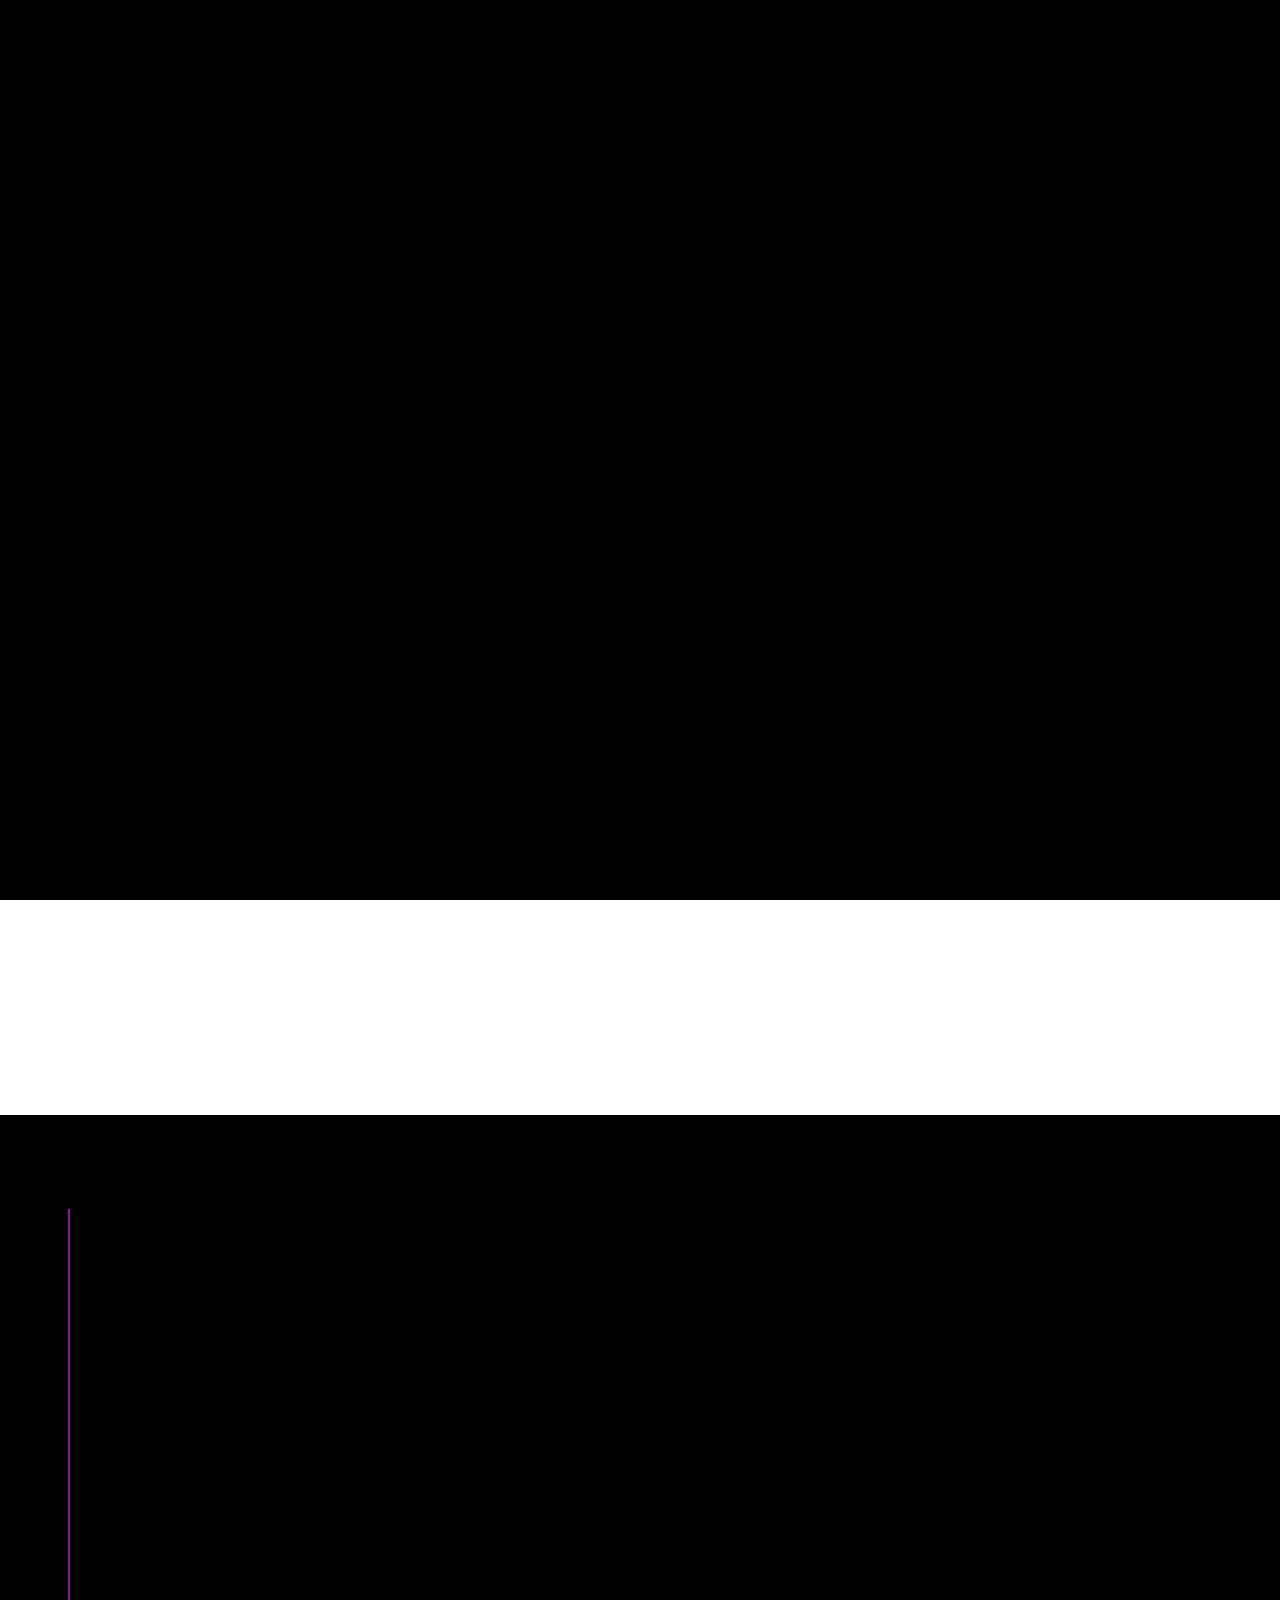
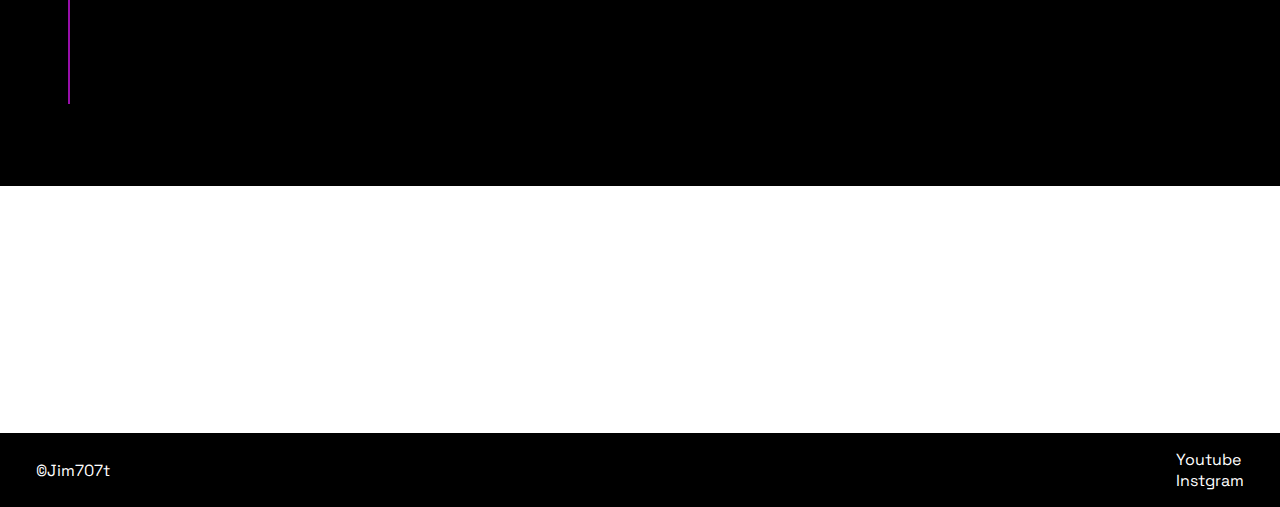
==== index.html @ 6d2e5ae3 "Add files via upload" ====
<!DOCTYPE html>
<html lang="en">
<head>
    <meta charset="UTF-8">
    <meta http-equiv="X-UA-Compatible" content="IE=edge">
    <meta name="viewport" content="width=device-width, initial-scale=1.0">
    <title>NFT Collection</title>
    <link rel="preconnect" href="https://fonts.googleapis.com">
    <link rel="preconnect" href="https://fonts.gstatic.com" crossorigin>
    <link href="https://fonts.googleapis.com/css2?family=Space+Grotesk:wght@300;400;700&display=swap" rel="stylesheet">
    <link rel="stylesheet" href="https://cdnjs.cloudflare.com/ajax/libs/font-awesome/6.0.0-beta2/css/all.min.css" integrity="sha512-YWzhKL2whUzgiheMoBFwW8CKV4qpHQAEuvilg9FAn5VJUDwKZZxkJNuGM4XkWuk94WCrrwslk8yWNGmY1EduTA==" crossorigin="anonymous" referrerpolicy="no-referrer" />
    <link href="https://unpkg.com/aos@2.3.1/dist/aos.css" rel="stylesheet">
    <link rel="stylesheet" href="style.css" />
</head>
<body>
    <section class="loading"></section>
    <section class="hero">
        <div class="logo">Jim707t</div>
        <div class="socials">
            <ul>
                <li>
                    <a href="https://linktr.ee/Jim707t" target="_blank">
                        <i class="fas fa-list-alt"></i>
                    </a>
                </li>
                <li>
                    <a href="https://twitter.com/Jim707t?t=oX0hzgzW_omlgbnUyQ0vow&s=08" target="_blank">
                        <i class="fab fa-twitter"></i>
                    </a>
                </li>
            </ul>
        </div>
        <div class="heroG">
            <div>
                <h1>Welcome on <span class="red">707t</span></h1>
                <p>707t is a collection of 707 NFT based on the manga universe. A univers in which we find mystery, art, inpiration...They inspire freedom and authenticity.</p>
                <a target="_blank" href="https://opensea.io/Jim707t">
                    <button class="btn">See on OpenSea</button>
                </a>
            </div>
        </div>
        <div class="heroD">
            <img class="nft" src="lo.png" alt="">
        </div>
    </section>
    <section class="discord">
        <div class="container">
            <h2 data-aos="zoom-in">Join <span class="red">our Discord</span></h2>
            <a href="#" data-aos="zoom-in-up"><button class="btn">Go !</button></a>
        </div>
    </section>
    <div class="roadmap">
        <div class="container">
            <h2 data-aos="zoom-in">The <span class="red">Roadmap</span></h2>
            <div class="line"></div>
            <div class="bloc" data-aos="zoom-in">
                <div class="number">1</div>
                <h4>Launch Roadmap</h4>
                <p>Some NFT from the 707t collection already available, get the first NFT of This one.</p>
            </div>
            <div class="bloc" data-aos="zoom-in">
                <div class="number off">2</div>
                <h4>Launch Presale</h4>
                <p>Presales of the 707t, more than 707 NFT inpired by the manga univers on available on opensea.</p>
            </div>
            <div class="bloc" data-aos="zoom-in">
                <div class="number off">3</div>
                <h4>Mint the remaining NFTs on OpenSea</h4>
                <p>The other NFT of the collection are available now.</p>
            </div>
        </div>
    </div>
    <div class="team">
        <div class="container">
            <h2 data-aos="zoom-in">The <span class="red">Team</span></h2>
            <div class="team__flex">
                <div class="member" data-aos="zoom-in">
                    <h4>Jim707t / <span class="job">web Developper</span></h4>
                </div>
            </div>
        </div>
    </div>
    <footer>
        <div class="container">
            <div class="footer__flex">
                <div class="footerG">
                    ©Jim707t
                </div>
                <div class="footerD">
                    <ul>
                        <li><a target="black" href="https://www.youtube.com/channel/UCKLQmwW70JBl5DaQWKE1LdA">Youtube</a></li>
                        <li><a target="black" href="https://www.instagram.com/jim707t/">Instgram</a></li>
                    </ul>
                </div>
            </div>
        </div>
    </footer>
    <script src="https://unpkg.com/aos@2.3.1/dist/aos.js"></script>
    <script>
        AOS.init();
    </script>
    <script src="https://cdnjs.cloudflare.com/ajax/libs/gsap/3.7.1/gsap.min.js" integrity="sha512-UxP+UhJaGRWuMG2YC6LPWYpFQnsSgnor0VUF3BHdD83PS/pOpN+FYbZmrYN+ISX8jnvgVUciqP/fILOXDjZSwg==" crossorigin="anonymous" referrerpolicy="no-referrer"></script>
    <script src="app.js"></script>
</body>
</html>
---- style.css ----
* {
    margin: 0;
    padding: 0;
    box-sizing: border-box;
}

:root {
    --color1: #000000;
    --color2: #ffffff;
    --color3: #980faa;
    --color4: #04091a;
    --color5: #707070;
}

body {
    font-family: 'Space Grotesk', sans-serif;
    overflow-x: hidden;
}

html {
    font-size: 16px;
}

.container {
    width: 100%;
    max-width: 1240px;
    margin: 0 auto;
    padding-left: 1rem;
    padding-right: 1rem;
}

.btn {
    border: 0;
    padding: .5rem 1rem;
    background: var(--color3);
    cursor: pointer;
    transition: all .5s;
}

.btn:hover {
    background: var(--color2);
    color: var(--color3);
}

a .btn {
    color: var(--color2);
}

.red {
    color: var(--color3);
}

.loading {
    width: 100%;
    height: 100vh;
    background: var(--color1);
    position: absolute;
    top: 0;
    left: 0;
    z-index: 5;
}

/* Accueil */
.hero {
    height: 100vh;
    display: flex;
    align-items: center;
}

.hero .heroD, .hero .heroG {
    width: 50%;
    height: 100%;
}

.heroD .nft{
    height: 100%;
    width: 110%;
}

.heroD {
    background: var(--color1);
}

  

.hero .heroG {
    background: var(--color1);
    color: var(--color2);
    display: flex;
    justify-content: center;
    align-items: center;
}

.hero .heroG div {
    width: 80%;
}

.hero .heroG div h1 {
    font-size: 3rem;
}

.hero .heroG div p {
    margin-top: 1rem;
    margin-bottom: 2rem;
    line-height: 1.5rem;
}

.hero .logo {
    position: absolute;
    top: 1rem;
    left: 1rem;
    color: var(--color2);
    font-size: 2rem;
    font-weight: 700;
}

.hero .socials {
    position: absolute;
    top: 1rem;
    right: 1rem;
}

.hero .socials ul {
    list-style: none;
    font-size: 1.5rem;
}

.hero .socials ul li {
    margin-left: 1rem;
    background: var(--color1);
    width: 20px;
    height: 30px;
    display: flex;
    justify-content: center;
    align-items: center;
    border-radius: 50%;
    padding: 1rem;
}

.hero .socials ul li a {
    color: var(--color2);
    transition: color .5s;
}

.hero .socials ul li a:hover {
    color: var(--color3);
}

.hero .socials ul {
    display: flex;
}

/* Discord */
.discord {
    background: var(--color2);
    padding: 4rem 0;
    text-align: center;
}

.discord h2 {
    margin-bottom: 1rem;
    font-size: 2rem;
}

/* RoadMap */
.roadmap {
    background: var(--color1);
    padding: 4rem 0;
    color: var(--color2);
}

.roadmap h2 {
    margin-bottom: 2rem;
    font-size: 2rem;
    text-align: center;
}

.roadmap .bloc {
    background: var(--color4);
    margin-bottom: 3rem;
    padding: 1rem;
    position: relative;
    margin-left: 2px;
}

.roadmap h4 {
    margin: 1rem 0;
}

.roadmap p {
    line-height: 1.5rem;
}

.roadmap .number {
    position: absolute;
    top: -1rem;
    left: calc(1rem - 1px);
    background: var(--color3);
    padding: 1rem;
    border-radius: 50%;
    width: 2rem;
    height: 2rem;
    display: flex;
    justify-content: center;
    align-items: center;
}

.roadmap .number.off {
    background: var(--color2);
    color: var(--color3);
}

.roadmap .container {
    position: relative;
}

.line {
    position: absolute;
    left: 3rem;
    height: 100%;
    width: 2px;
    background: var(--color3);
    top: 30px;
}

/* Team */
.team {
    padding: 4rem 0;
}

.team h2 {
    margin-bottom: 2rem;
    font-size: 2rem;
    text-align: center;
}

.team .team__flex {
    display: flex;
    align-items: center;
    justify-content: space-between;
}

.team .member {
    width: 31%;
    text-align: center;
}

.team .member img {
    width: 100%;
    height: 100%;
    object-fit: cover;
}

.team .member h4 {
    margin-bottom: 1rem;
    text-align: center;
    font-size: 1.5rem;
}

.team .member .job {
    color: var(--color5);
    font-size: 1rem;
    font-weight: 300;
    text-transform: uppercase;
}

.team__flex {
    display: flex;
    align-items: center;
    justify-content: space-between;
}

/* Footer */
footer {
    background: var(--color1);
    color: var(--color2);
    padding: 1rem 0;
}

.footer__flex {
    display: flex;
    align-items: center;
    justify-content: space-between;
}

.footer__flex ul {
    list-style: none;
}

.footer__flex ul li a {
    color: var(--color2);
    text-decoration: none;
}

/* Responsive */
@media all and (max-width: 767px) {
    .hero .heroD {
        display: none;
    }

    .hero .heroD, .hero .heroG {
        width: 100%;
        height: 100%;
    }

    .hero .heroG div h1 {
        font-size: 2rem;
    }

    .team__flex {
        flex-direction: column;
    }

    .team__flex .member {
        margin-bottom: 3rem;
    }

    .team__flex .member:last-child {
        margin-bottom: 0;
    }

    .team .member {
        width: 100%;
    }
}
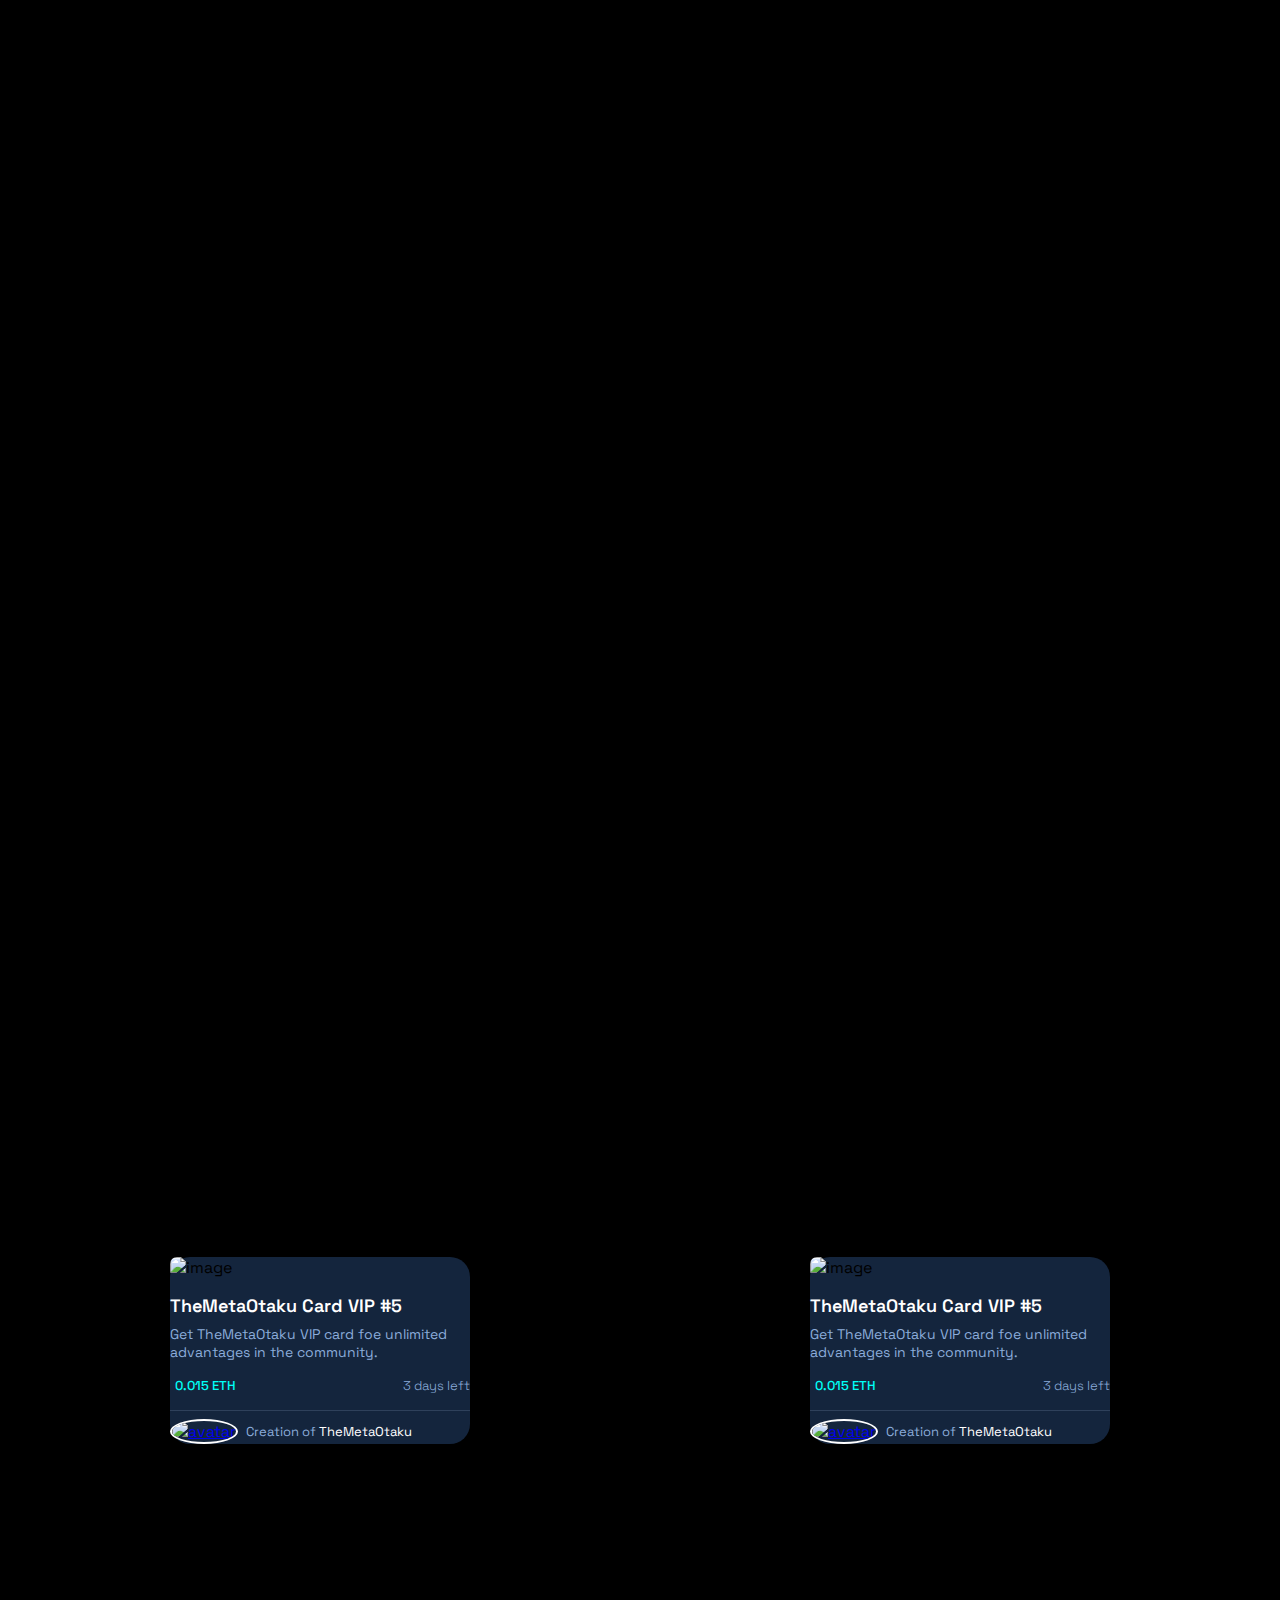
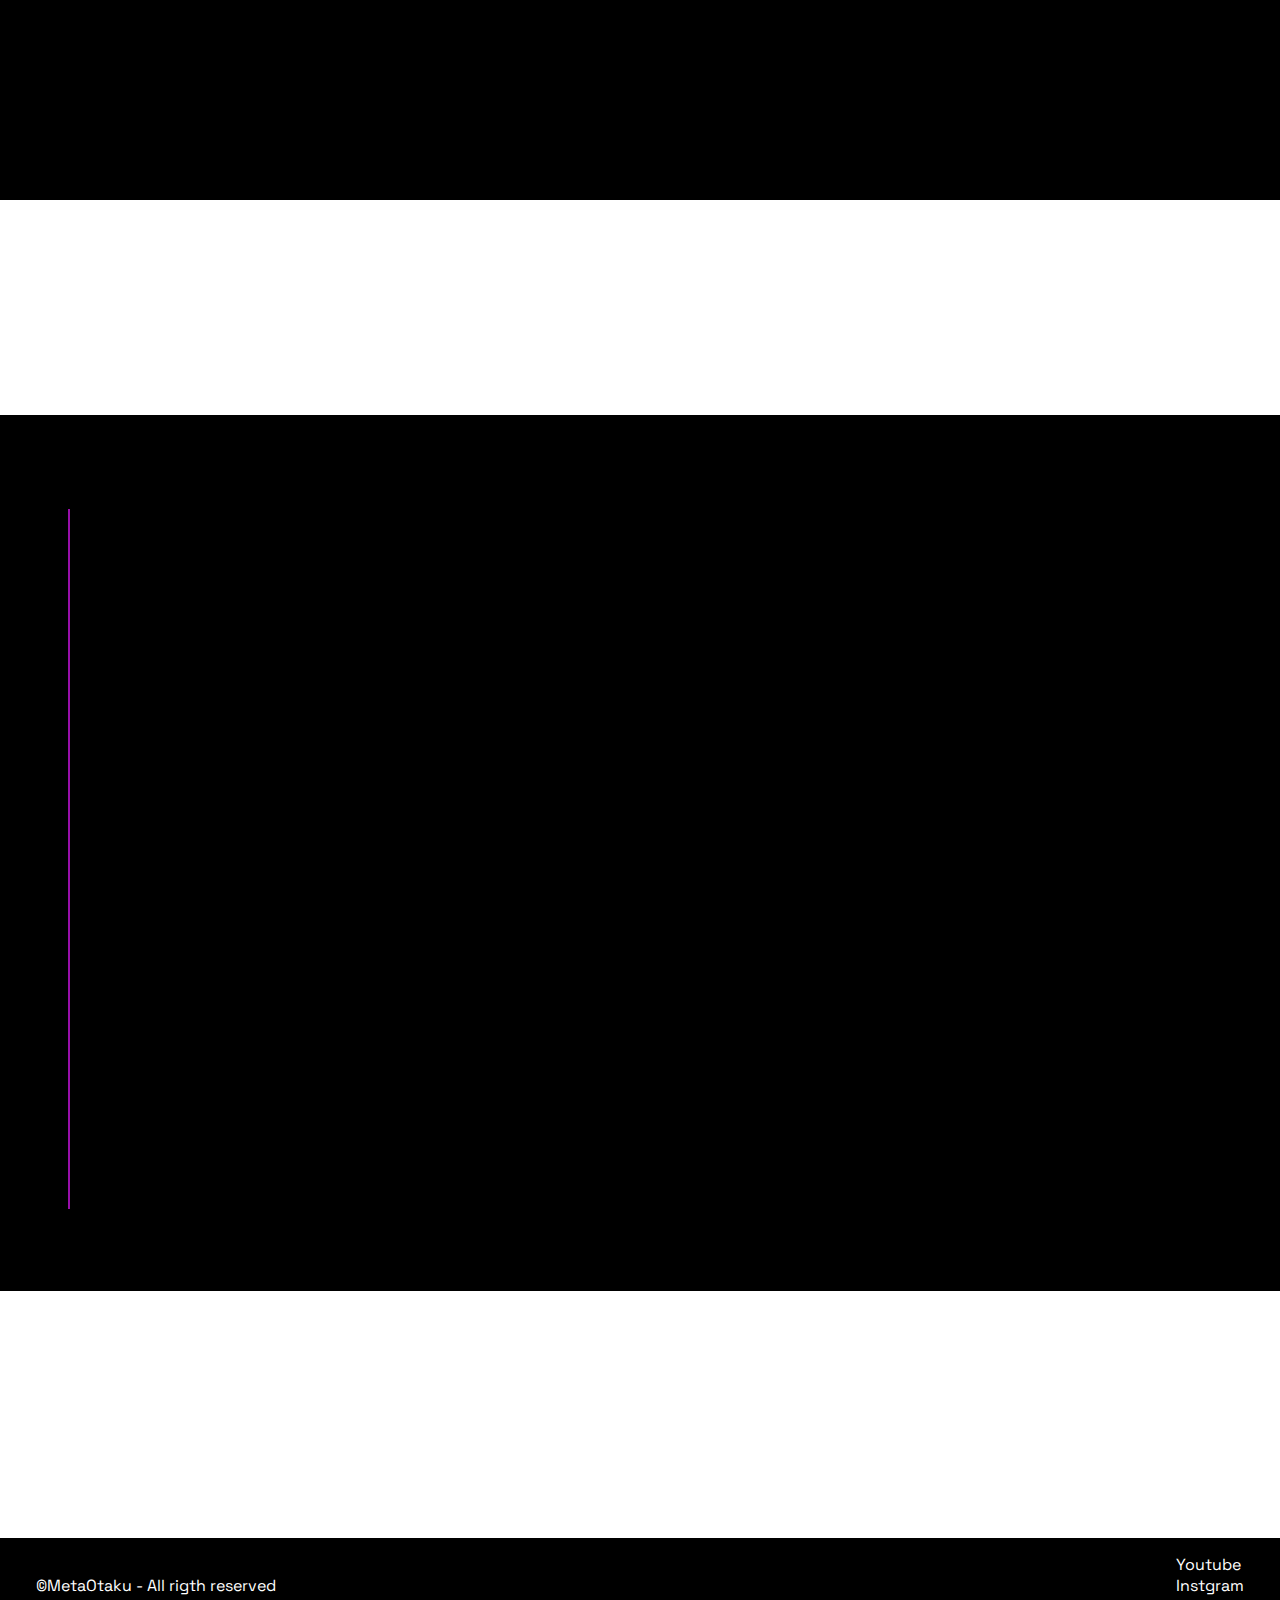
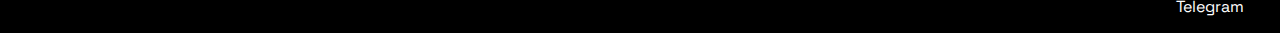
==== commit 227cdf3c: "Add files via upload" ====
--- a/index.html
+++ b/index.html
@@ -15,12 +15,17 @@
 <body>
     <section class="loading"></section>
     <section class="hero">
-        <div class="logo">Jim707t</div>
+        <div class="logo">MetaOtaku</div>
         <div class="socials">
             <ul>
                 <li>
-                    <a href="https://linktr.ee/Jim707t" target="_blank">
+                    <a href="https://linktr.ee/themetaotaku" target="_blank">
                         <i class="fas fa-list-alt"></i>
+                    </a>
+                </li>
+                <li>
+                    <a href="https://youtube.com/channel/uc93iithyze4r2t1v9_rxzhg" target="_blank">
+                        <i class="fab fa-instagram"></i>
                     </a>
                 </li>
                 <li>
@@ -32,21 +37,89 @@
         </div>
         <div class="heroG">
             <div>
-                <h1>Welcome on <span class="red">707t</span></h1>
-                <p>707t is a collection of 707 NFT based on the manga universe. A univers in which we find mystery, art, inpiration...They inspire freedom and authenticity.</p>
-                <a target="_blank" href="https://opensea.io/Jim707t">
+                <h1>Welcome on <span class="red"></span></h1>
+                <p>TheMetaOtaku is a collection of 10000 NFT based on the manga universe. A univers in which we find mystery, art, even more.
+                    This NFT collection is just the start of TheMetaOtaku community.  A community in which each member is highlighted ... We intend to integrate the community into the metaverse in the near future more precisely after having released the 5 seasons of the collection ... Being part of the community by owning an NFT is the  basic why take advantage of the many that TheMetaOtaku will offer.  To be the first in the collection whitelist and to have unlimited benefits in the community.  Get a TheMetaOtaku Card VIP now ...
+                </p>
+                <a target="_blank" href="https://opensea.io/TheMetaOtaku">
                     <button class="btn">See on OpenSea</button>
                 </a>
             </div>
         </div>
-        <div class="heroD">
-            <img class="nft" src="lo.png" alt="">
-        </div>
     </section>
+    <section class="discord2">
+        <div class="card">
+            <div class="image--section">
+              <div class="image-overlay">
+               <a href="https://opensea.io/assets/matic/0x2953399124f0cbb46d2cbacd8a89cf0599974963/47043324608580136676319548181110183580054685469536722088362505492712877195265/"><img src="./image/icon-view.svg" alt="view" /></a>
+              </div>
+              <img class="eth-img" src="./image/mob10.jpg" alt="image" />
+            </div>
+      
+            <div class="text--section">
+              <div class="mainText">TheMetaOtaku Card VIP #5</div>
+              <p class="subText">
+                Get TheMetaOtaku VIP card foe unlimited advantages in the community.
+              </p>
+            </div>
+            <!-- // Portfolio Section -->
+            <div class="portfolio">
+              <div class="amount">
+                <img src="./image/icon-ethereum.svg" alt="" />
+                0.015 ETH
+              </div>
+              <div class="days">
+                <img src="" alt="" />
+                3 days left
+              </div>
+            </div>
+            <!-- Let's Start STyling -->
+            <div class="owner--section">
+              <div class="image">
+               <a href="https://opensea.io/collection/themetaotakuvipcard"> <img src="./image/bat.jpg" alt="avatar" /></a>
+              </div>
+              <div class="name">Creation of <span class="name">TheMetaOtaku</span></div>
+            </div>
+          </div>
+          <div class="card">
+            <div class="image--section">
+              <div class="image-overlay">
+               <a href="https://opensea.io/assets/matic/0x2953399124f0cbb46d2cbacd8a89cf0599974963/47043324608580136676319548181110183580054685469536722088362505465225086500865/"><img src="./image/icon-view.svg" alt="view" /></a>
+              </div>
+              <img class="eth-img" src="./image/go.jpg" alt="image" />
+            </div>
+      
+            <div class="text--section">
+              <div class="mainText">TheMetaOtaku Card VIP #5</div>
+              <p class="subText">
+                Get TheMetaOtaku VIP card foe unlimited advantages in the community.
+              </p>
+            </div>
+            <!-- // Portfolio Section -->
+            <div class="portfolio">
+              <div class="amount">
+                <img src="./image/icon-ethereum.svg" alt="" />
+                0.015 ETH
+              </div>
+              <div class="days">
+                <img src="" alt="" />
+                3 days left
+              </div>
+            </div>
+            <!-- Let's Start STyling -->
+            <div class="owner--section">
+              <div class="image">
+               <a href="https://opensea.io/collection/themetaotakuvipcard"> <img src="./image/bat.jpg" alt="avatar" /></a>
+              </div>
+              <div class="name">Creation of <span class="name">TheMetaOtaku</span></div>
+            </div>
+          </div>
+          
+          </section>
     <section class="discord">
         <div class="container">
             <h2 data-aos="zoom-in">Join <span class="red">our Discord</span></h2>
-            <a href="#" data-aos="zoom-in-up"><button class="btn">Go !</button></a>
+            <a href="https://discord.gg/JnXxuzJuYd" data-aos="zoom-in-up"><button class="btn">Go !</button></a>
         </div>
     </section>
     <div class="roadmap">
@@ -55,18 +128,23 @@
             <div class="line"></div>
             <div class="bloc" data-aos="zoom-in">
                 <div class="number">1</div>
-                <h4>Launch Roadmap</h4>
-                <p>Some NFT from the 707t collection already available, get the first NFT of This one.</p>
+                <h4>Mint VIP nft's</h4>
+                <p>Mint of the 60 NFT MetaOtaku Card VIP.  The holders of these nft become vip and have direct access to the whitelist of the main collection when it is released ...</p>
             </div>
             <div class="bloc" data-aos="zoom-in">
                 <div class="number off">2</div>
-                <h4>Launch Presale</h4>
-                <p>Presales of the 707t, more than 707 NFT inpired by the manga univers on available on opensea.</p>
+                <h4>Launch giveaways</h4>
+                <p> Beginning of the nft giveaways, people spanking a lot of Tweets related to our project, which supports and shows a lot of enthusiasm  to the project by sharing it,  will have free nft ...</p>
             </div>
             <div class="bloc" data-aos="zoom-in">
                 <div class="number off">3</div>
-                <h4>Mint the remaining NFTs on OpenSea</h4>
-                <p>The other NFT of the collection are available now.</p>
+                <h4>whitelist out</h4>
+                <p>The other NFT of the collection is not fixed be update on our Discord and Telegram.</p>
+            </div>
+            <div class="bloc" data-aos="zoom-in">
+                <div class="number off">4</div>
+                <h4>Mint NFT's  collection s1 on OpenSea</h4>
+                <p>For each NFT purchased you'll have advantages, which you'll see left for you, For each host of our NFT.</p>
             </div>
         </div>
     </div>
@@ -75,7 +153,13 @@
             <h2 data-aos="zoom-in">The <span class="red">Team</span></h2>
             <div class="team__flex">
                 <div class="member" data-aos="zoom-in">
-                    <h4>Jim707t / <span class="job">web Developper</span></h4>
+                    <h4>Jim / <span class="job">Founder/Progammers</span></h4>
+                </div>
+                <div class="member" data-aos="zoom-in">
+                    <h4>Foxthekid / <span class="job">Designer</span></h4>
+                </div>
+                <div class="member" data-aos="zoom-in">
+                    <h4>Mike/ <span class="job">Promo/Marketer</span></h4>
                 </div>
             </div>
         </div>
@@ -84,17 +168,17 @@
         <div class="container">
             <div class="footer__flex">
                 <div class="footerG">
-                    ©Jim707t
+                    ©MetaOtaku - All rigth reserved
                 </div>
                 <div class="footerD">
                     <ul>
-                        <li><a target="black" href="https://www.youtube.com/channel/UCKLQmwW70JBl5DaQWKE1LdA">Youtube</a></li>
-                        <li><a target="black" href="https://www.instagram.com/jim707t/">Instgram</a></li>
+                        <li><a target="black" href="https://youtube.com/channel/uc93iithyze4r2t1v9_rxzhg">Youtube</a></li>
+                        <li><a target="black" href="https://www.instagram.com/themetaeotaku/">Instgram</a></li>
+                        <li><a target="black" href="https://t.me/themetaotaku">Telegram</a></li>
                     </ul>
                 </div>
             </div>
         </div>
-    </footer>
     <script src="https://unpkg.com/aos@2.3.1/dist/aos.js"></script>
     <script>
         AOS.init();
--- a/style.css
+++ b/style.css
@@ -10,6 +10,12 @@
     --color3: #980faa;
     --color4: #04091a;
     --color5: #707070;
+    --soft-blue: #8bacda;
+    --cyan: #00fff7;
+    --main-bg: #0d192b;
+    --card-bg: #14253d;
+    --line: #2f415b;
+    --white: #ffffff;
 }
 
 body {
@@ -67,24 +73,18 @@
     align-items: center;
 }
 
-.hero .heroD, .hero .heroG {
-    width: 50%;
+.hero .heroG, .hero .heroG {
     height: 100%;
-}
-
-.heroD .nft{
+    width: 100%;
+}
+
+
+
+
+.hero .heroG {
+    background-color: #000000;
     height: 100%;
-    width: 110%;
-}
-
-.heroD {
-    background: var(--color1);
-}
-
-  
-
-.hero .heroG {
-    background: var(--color1);
+    width: 100%;
     color: var(--color2);
     display: flex;
     justify-content: center;
@@ -96,7 +96,7 @@
 }
 
 .hero .heroG div h1 {
-    font-size: 3rem;
+    font-size: 1.5rem;
 }
 
 .hero .heroG div p {
@@ -104,6 +104,154 @@
     margin-bottom: 2rem;
     line-height: 1.5rem;
 }
+.discord2 {
+    background: #000000;
+    height: 100vh;
+    display: flex;
+    align-items: center;
+    width: 100%;
+}
+
+
+.card{
+    width: 300px;
+    min-height: 20px;
+    height: fit-content;
+    background: var(--card-bg);
+    border-radius: 20px;
+    float: left;
+    margin-left: auto;
+    margin-right: auto;
+}
+
+.image--section{
+    height: 60%;
+    overflow: hidden;
+    width: 100%;
+    position: relative;
+    /* A little bit of border radius */
+    border-radius: 7px;
+}
+/* Lets hide the image overlay for now */
+
+.image--section img{
+    width: 100%;
+}
+
+
+/* Lets Move over to the text section */
+
+.text--section{
+    color: #fff;
+}
+
+.mainText{
+    font-size: 18px;
+    font-weight: 600;
+    margin: 1rem 0;
+    margin-bottom: .5rem;
+    transition: .3s;
+    cursor: pointer;
+}
+
+.mainText:hover{
+    color: var(--cyan);
+}
+
+.subText{
+    font-size: 14px;
+    color: var(--soft-blue);
+    margin-bottom: 1rem;
+}
+
+
+/* The protfolio Section */
+.portfolio{
+    display: flex;
+    align-items: center;
+    justify-content: space-between;
+    margin-bottom: 1rem;
+}
+
+.amount, .days{
+    color: var(--cyan);
+    display: flex;
+    align-items: center;
+    justify-content: start;
+    gap: .3rem;
+    font-weight: 500;
+    font-size: 13px;
+}
+
+.days{
+    color: var(--soft-blue);
+    font-weight: 300;
+}
+
+
+/* Lets get working on the image */
+
+.owner--section{
+    display: flex;
+    align-items: center;
+    justify-content: start;
+    gap: .5rem;
+    border-top: 1px solid var(--line);
+    padding-top: .5rem;
+}
+
+.owner--section .image{
+    display: flex;
+    align-items: center;
+}
+
+.owner--section .image img{
+    width: 35px;
+    border: 2px solid #fff;
+    border-radius: 50%;
+}
+
+.owner--section .name{
+    color: var(--soft-blue);
+    font-size: 13px;
+}
+
+.owner--section .name span{
+    color: #fff;
+    cursor: pointer;
+}
+
+.owner--section .name span:hover{
+    color: var(--cyan);
+}
+
+/* Lets not forget about the image overlay, guys */
+
+.image-overlay{
+    z-index: 10;
+    position: absolute;
+    width: 100%;
+    height: 100%;
+    background: #00fff75d;
+    opacity: 0;
+    transition: .3s;
+    cursor: pointer;
+}
+
+.image-overlay img{
+    width: 50px;
+    left: 50%;
+    top: 50%;
+    position: absolute;
+    transform: translate(-50%, -50%);
+}
+
+.image-overlay:hover{
+    opacity: 1;
+}
+
+
+
 
 .hero .logo {
     position: absolute;
@@ -297,6 +445,9 @@
     .hero .heroD {
         display: none;
     }
+    .discord2 {
+        text-align: center;
+    }
 
     .hero .heroD, .hero .heroG {
         width: 100%;
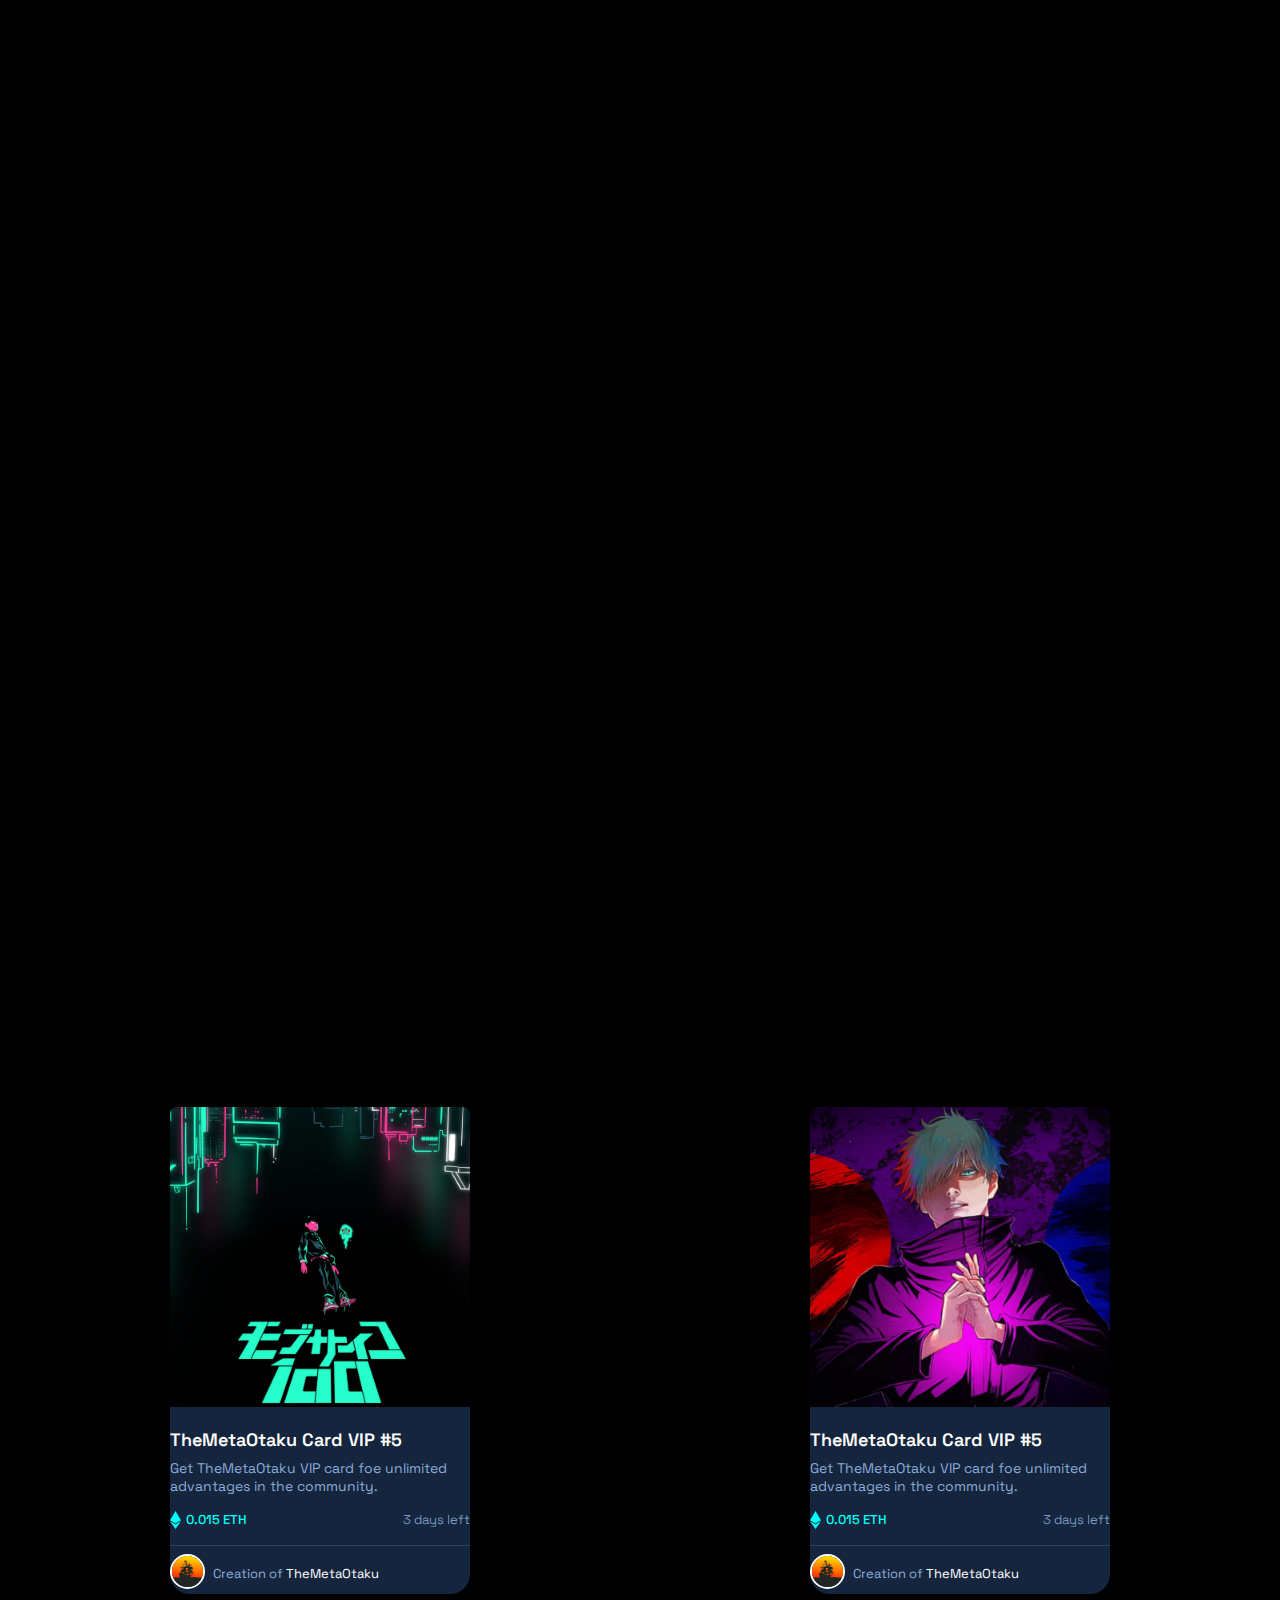
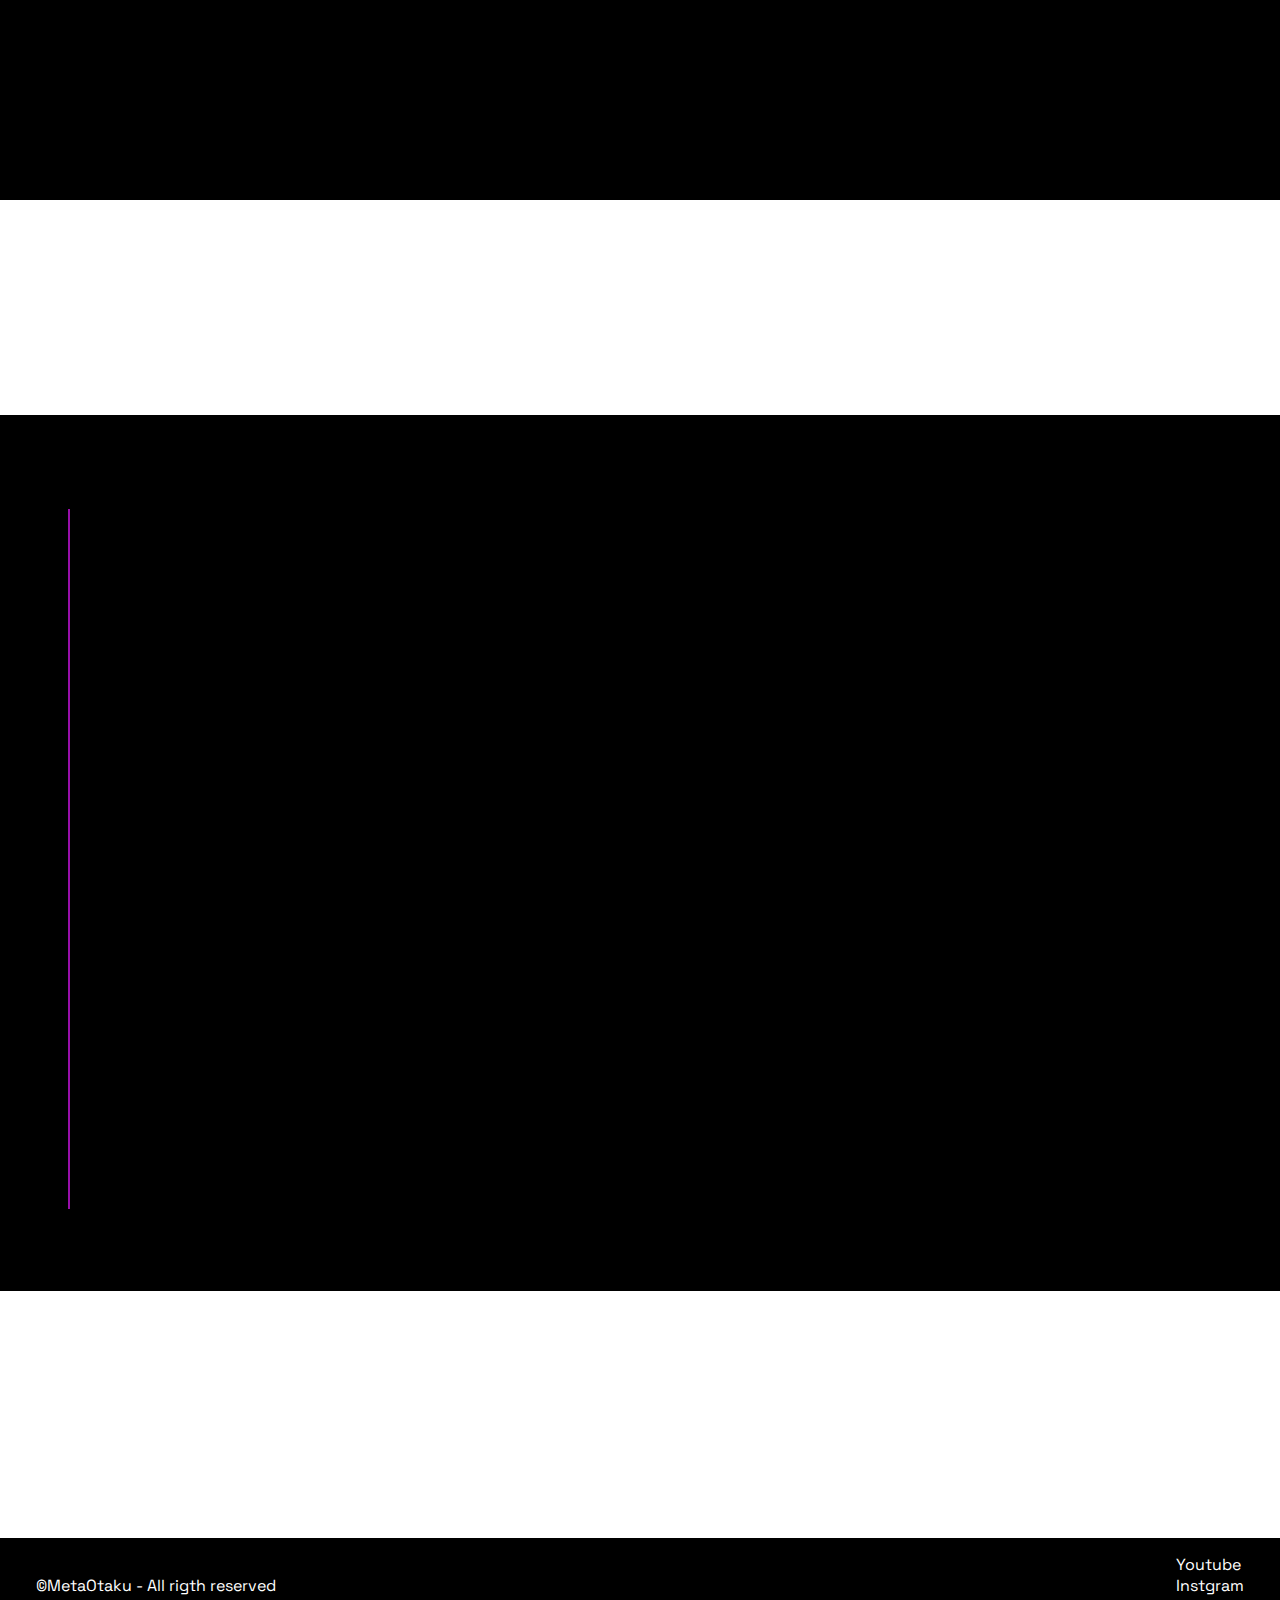
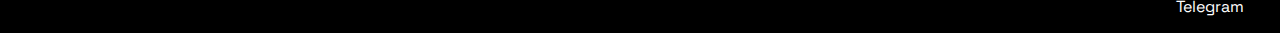
==== commit 7a333aa7: "Add files via upload" ====
--- a/index.html
+++ b/index.html
@@ -51,9 +51,9 @@
         <div class="card">
             <div class="image--section">
               <div class="image-overlay">
-               <a href="https://opensea.io/assets/matic/0x2953399124f0cbb46d2cbacd8a89cf0599974963/47043324608580136676319548181110183580054685469536722088362505492712877195265/"><img src="./image/icon-view.svg" alt="view" /></a>
+               <a href="https://opensea.io/assets/matic/0x2953399124f0cbb46d2cbacd8a89cf0599974963/47043324608580136676319548181110183580054685469536722088362505492712877195265/"><img src="icon-view.svg" alt="view" /></a>
               </div>
-              <img class="eth-img" src="./image/mob10.jpg" alt="image" />
+              <img class="eth-img" src="mob10.jpg" alt="image" />
             </div>
       
             <div class="text--section">
@@ -65,7 +65,7 @@
             <!-- // Portfolio Section -->
             <div class="portfolio">
               <div class="amount">
-                <img src="./image/icon-ethereum.svg" alt="" />
+                <img src="icon-ethereum.svg" alt="" />
                 0.015 ETH
               </div>
               <div class="days">
@@ -76,7 +76,7 @@
             <!-- Let's Start STyling -->
             <div class="owner--section">
               <div class="image">
-               <a href="https://opensea.io/collection/themetaotakuvipcard"> <img src="./image/bat.jpg" alt="avatar" /></a>
+               <a href="https://opensea.io/collection/themetaotakuvipcard"> <img src="bat.jpg" alt="avatar" /></a>
               </div>
               <div class="name">Creation of <span class="name">TheMetaOtaku</span></div>
             </div>
@@ -84,9 +84,9 @@
           <div class="card">
             <div class="image--section">
               <div class="image-overlay">
-               <a href="https://opensea.io/assets/matic/0x2953399124f0cbb46d2cbacd8a89cf0599974963/47043324608580136676319548181110183580054685469536722088362505465225086500865/"><img src="./image/icon-view.svg" alt="view" /></a>
+               <a href="https://opensea.io/assets/matic/0x2953399124f0cbb46d2cbacd8a89cf0599974963/47043324608580136676319548181110183580054685469536722088362505465225086500865/"><img src="icon-view.svg" alt="view" /></a>
               </div>
-              <img class="eth-img" src="./image/go.jpg" alt="image" />
+              <img class="eth-img" src="go.jpg" alt="image" />
             </div>
       
             <div class="text--section">
@@ -94,11 +94,11 @@
               <p class="subText">
                 Get TheMetaOtaku VIP card foe unlimited advantages in the community.
               </p>
-            </div>
+            </div
             <!-- // Portfolio Section -->
             <div class="portfolio">
               <div class="amount">
-                <img src="./image/icon-ethereum.svg" alt="" />
+                <img src="icon-ethereum.svg" alt="" />
                 0.015 ETH
               </div>
               <div class="days">
@@ -109,7 +109,7 @@
             <!-- Let's Start STyling -->
             <div class="owner--section">
               <div class="image">
-               <a href="https://opensea.io/collection/themetaotakuvipcard"> <img src="./image/bat.jpg" alt="avatar" /></a>
+               <a href="https://opensea.io/collection/themetaotakuvipcard"> <img src="bat.jpg" alt="avatar" /></a>
               </div>
               <div class="name">Creation of <span class="name">TheMetaOtaku</span></div>
             </div>
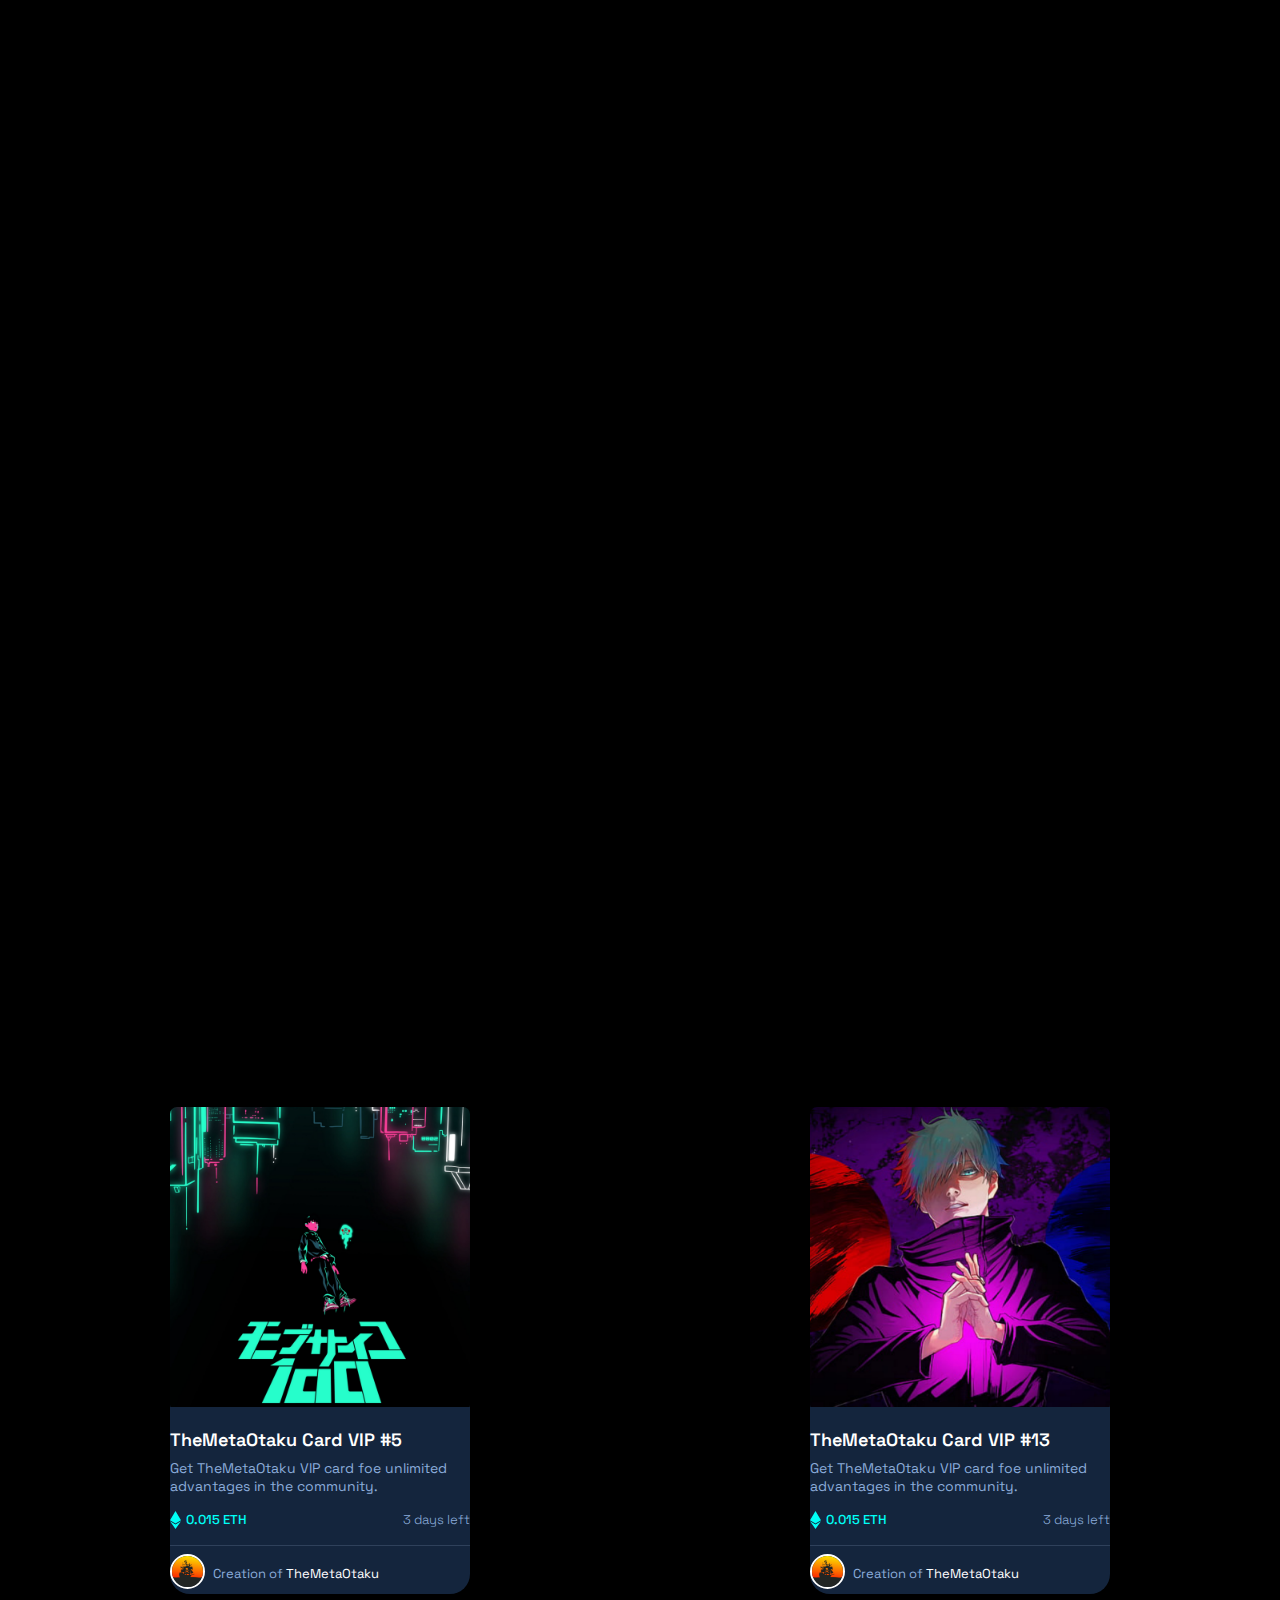
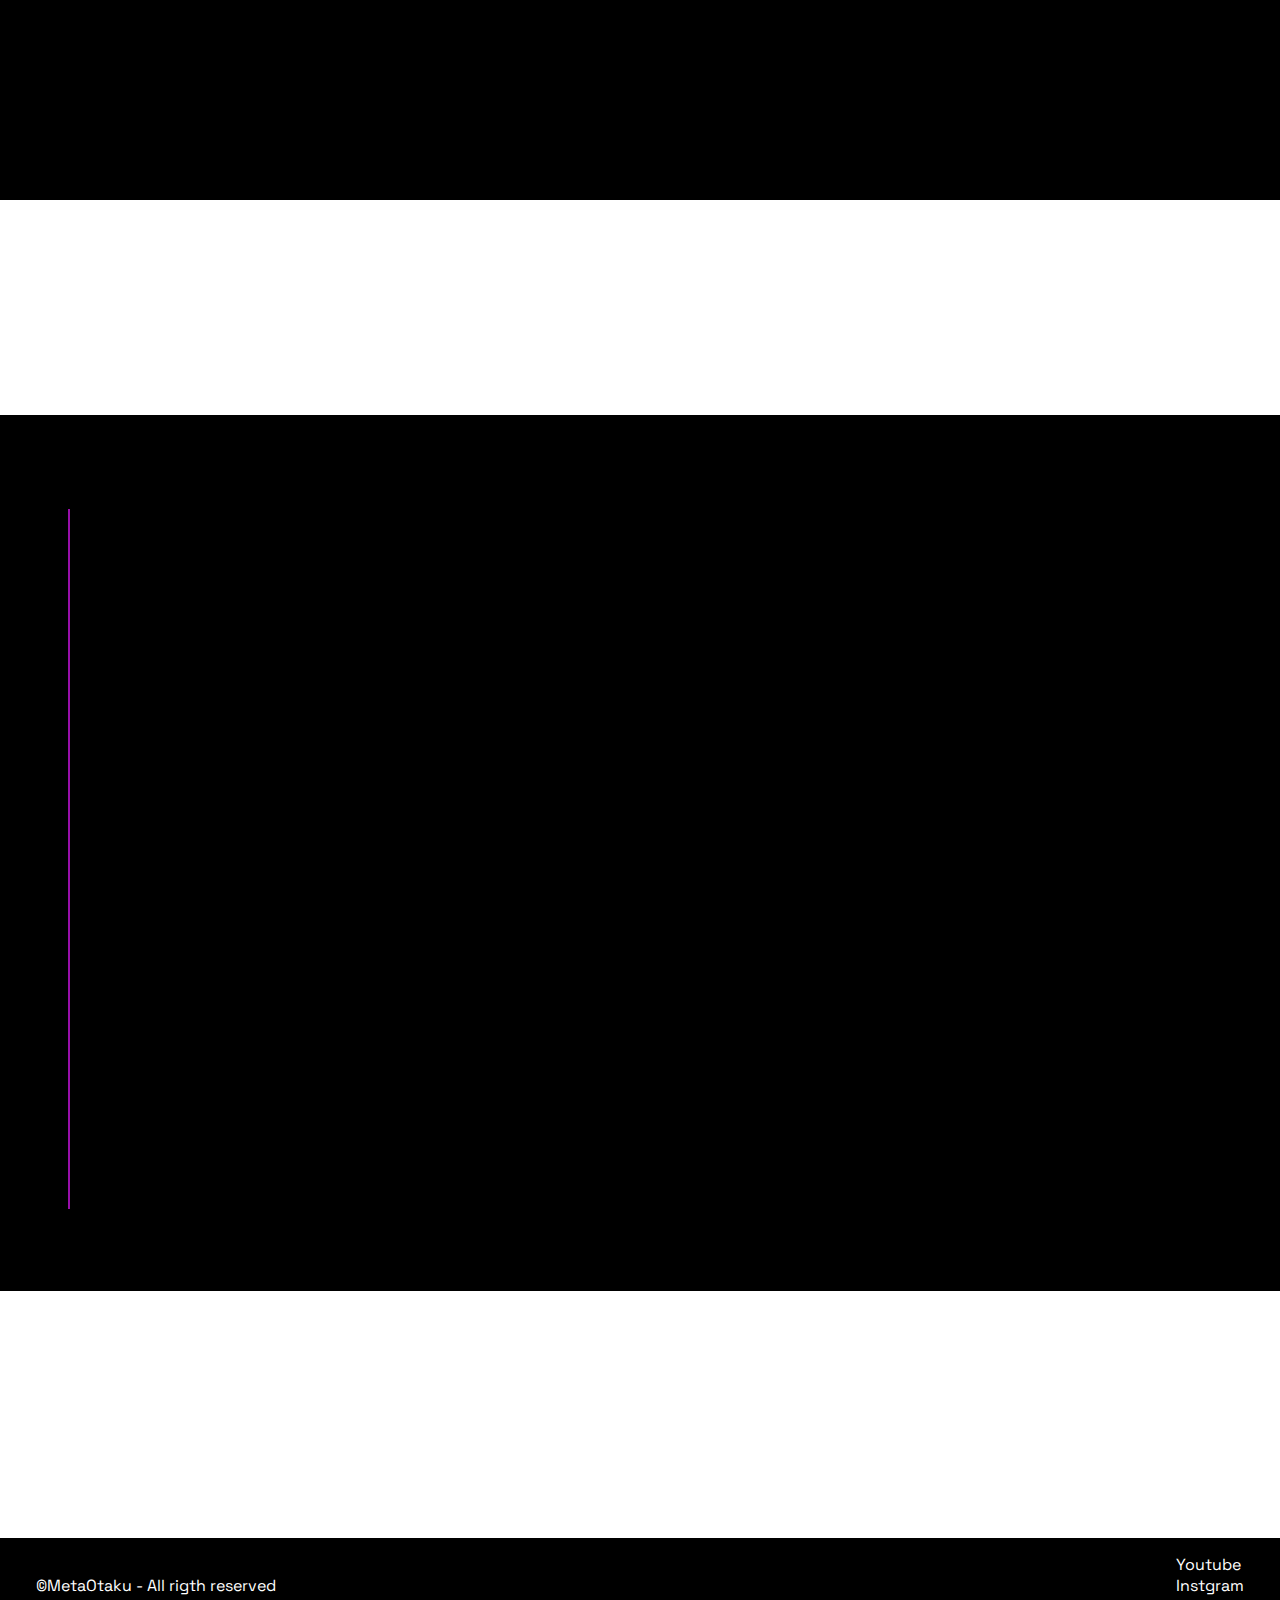
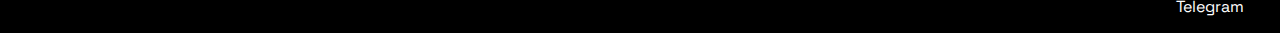
==== commit bfd8378a: "Update index.html" ====
--- a/index.html
+++ b/index.html
@@ -90,7 +90,7 @@
             </div>
       
             <div class="text--section">
-              <div class="mainText">TheMetaOtaku Card VIP #5</div>
+              <div class="mainText">TheMetaOtaku Card VIP #13</div>
               <p class="subText">
                 Get TheMetaOtaku VIP card foe unlimited advantages in the community.
               </p>
@@ -186,4 +186,4 @@
     <script src="https://cdnjs.cloudflare.com/ajax/libs/gsap/3.7.1/gsap.min.js" integrity="sha512-UxP+UhJaGRWuMG2YC6LPWYpFQnsSgnor0VUF3BHdD83PS/pOpN+FYbZmrYN+ISX8jnvgVUciqP/fILOXDjZSwg==" crossorigin="anonymous" referrerpolicy="no-referrer"></script>
     <script src="app.js"></script>
 </body>
-</html>+</html>
